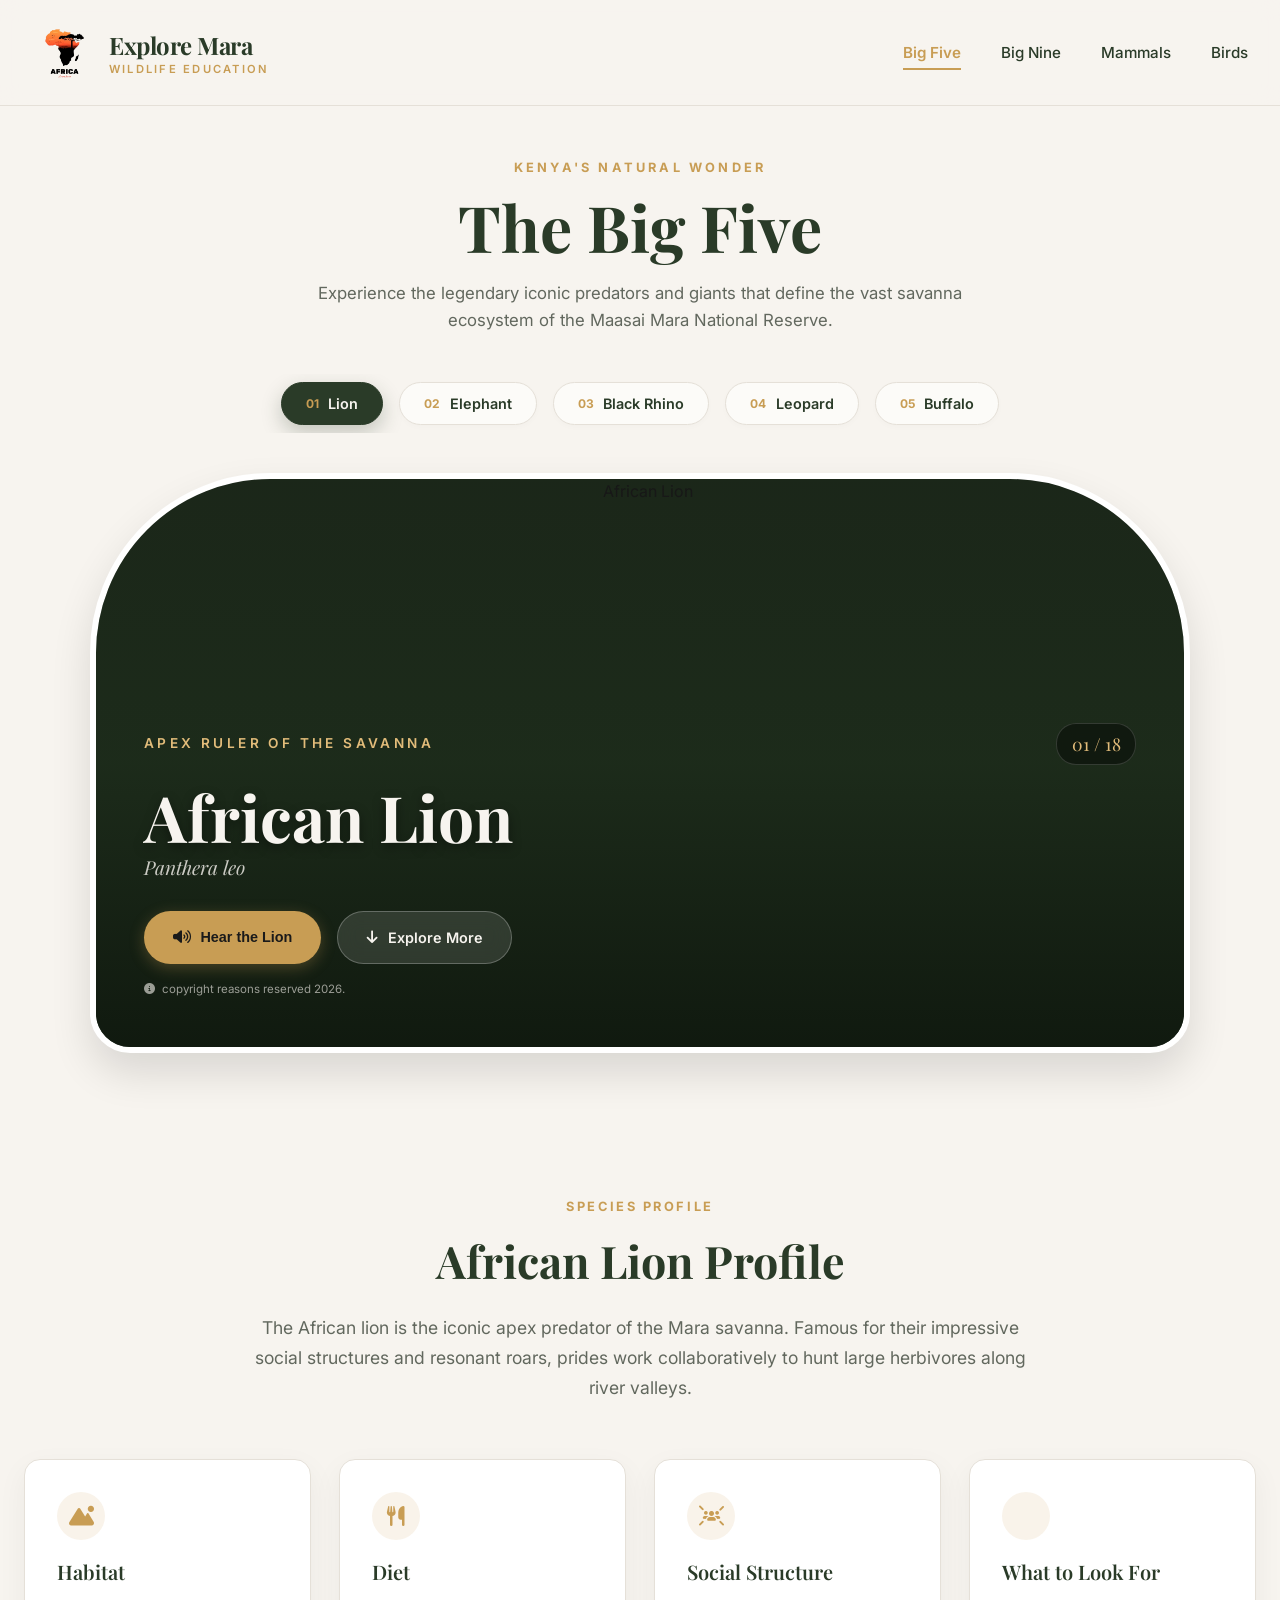
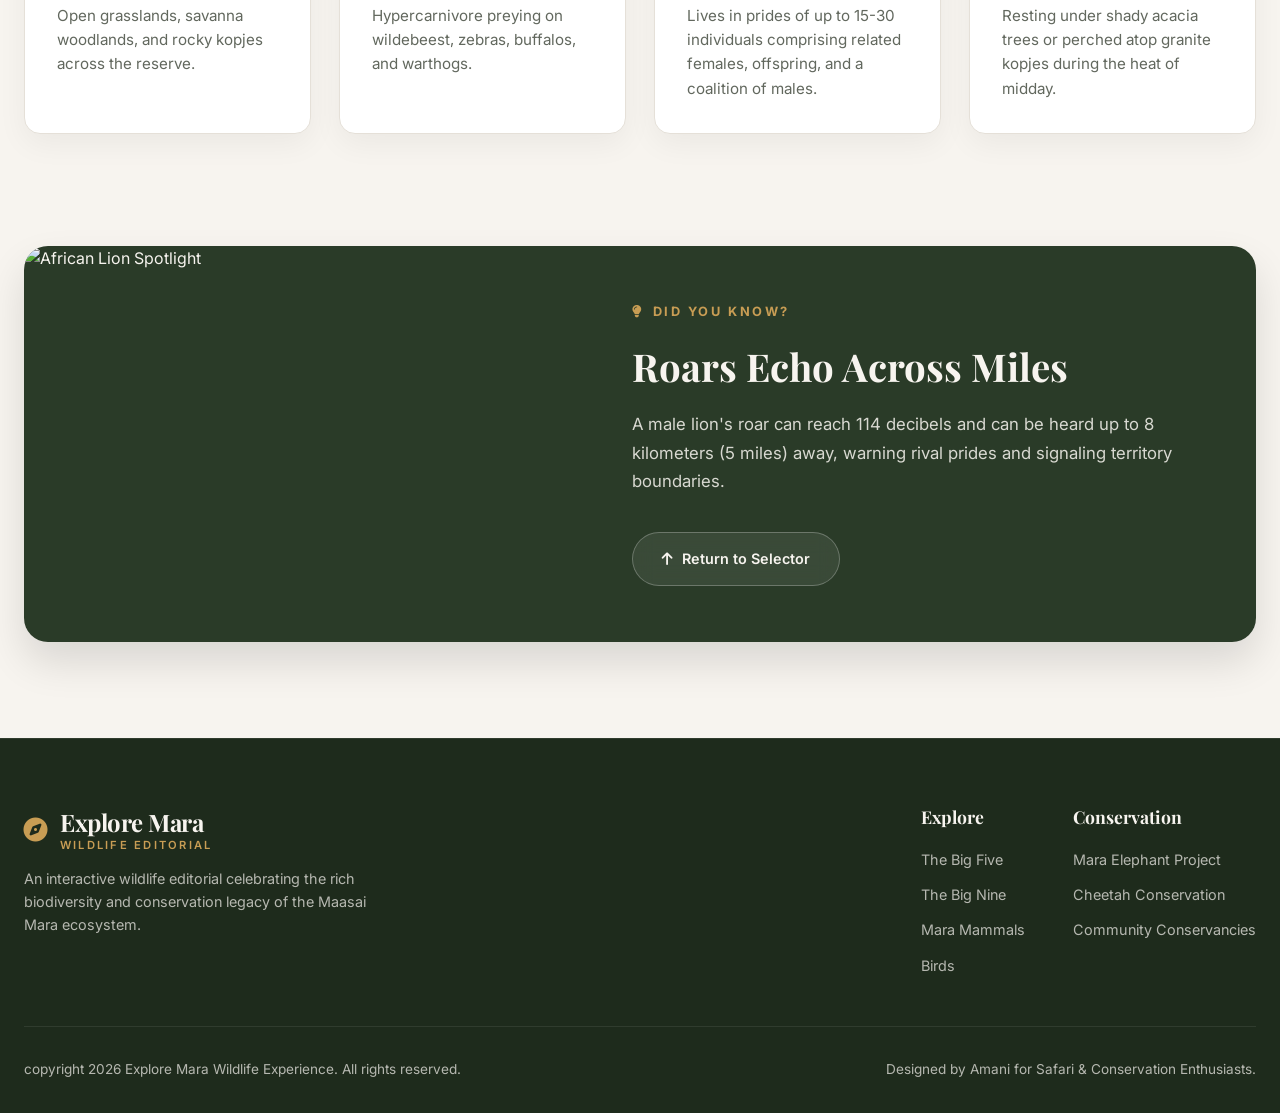
==== index.html @ e3f53ae7 "changes applied" ====
<!DOCTYPE html>
<html lang="en">
<head>
    <meta charset="UTF-8">
    <meta name="viewport" content="width=device-width, initial-scale=1.0">
    <title>Explore Mara — The Big Five Wildlife Experience</title>

    <link rel="preconnect" href="https://fonts.googleapis.com">
    <link rel="preconnect" href="https://fonts.gstatic.com" crossorigin>
    <link href="https://fonts.googleapis.com/css2?family=Inter:wght@300;400;500;600;700&family=Playfair+Display:ital,wght@0,400;0,600;0,700;1,400&display=swap" rel="stylesheet">
    <link rel="stylesheet" href="https://cdnjs.cloudflare.com/ajax/libs/font-awesome/6.4.0/css/all.min.css">
    <link rel="stylesheet" href="style.css">
    <link rel="icon" type="image/x-icon" href="favicon.ico">
<link rel="icon" type="image/png" sizes="32x32" href="favicon-32x32.png">
<body>

    <header class="site-header">
        <div class="nav-container">
            <a href="index.html" class="brand-logo">
                <img src="African Logo.png" style="width: 65px;" >            
                <div>
                    <span class="brand-name">Explore Mara</span>
                    <span class="brand-tag">Wildlife Education</span>
                </div>
            </a>

            <nav>
                <ul class="nav-menu">
                    <li><a href="index.html" class="nav-link active">Big Five</a></li>
                    <li><a href="big_nine.html" class="nav-link">Big Nine</a></li>
                    <li><a href="mammals.html" class="nav-link">Mammals</a></li>
                    <li><a href="birds.html" class="nav-link">Birds</a></li>
                </ul>
            </nav>

            <button class="hamburger-btn" id="hamburgerBtn" aria-label="Open menu">
                <i class="fa-solid fa-bars-staggered"></i>
            </button>
        </div>
    </header>

    <!-- Mobile Navigation Drawer -->
    <div class="drawer-overlay" id="drawerOverlay"></div>
    <div class="mobile-drawer" id="mobileDrawer">
        <button class="drawer-close" id="drawerClose" aria-label="Close menu">
            <i class="fa-solid fa-xmark"></i>
        </button>
        <ul class="drawer-menu">
            <li><a href="#" class="drawer-link active">Big Five</a></li>
            <li><a href="#" class="drawer-link">Big Nine</a></li>
            <li><a href="#" class="drawer-link">Mammals</a></li>
            <li><a href="#" class="drawer-link">Birds</a></li>
        </ul>
    </div>

    <main>
        <section class="hero-section">
            <div class="hero-header">
                <span class="hero-subtitle-tag">Kenya's Natural Wonder</span>
                <h1 class="hero-title">The Big Five</h1>
                <p class="hero-description">Experience the legendary iconic predators and giants that define the vast savanna ecosystem of the Maasai Mara National Reserve.</p>
            </div>

            <!-- 5 Clickable Animal Selector Tabs -->
            <div class="tabs-wrapper">
                <div class="animal-tabs" id="animalTabsContainer">
                    <button class="tab-btn active" data-animal="lion">
                        <span class="tab-num">01</span> Lion
                    </button>
                    <button class="tab-btn" data-animal="elephant">
                        <span class="tab-num">02</span> Elephant
                    </button>
                    <button class="tab-btn" data-animal="rhino">
                        <span class="tab-num">03</span> Black Rhino
                    </button>
                    <button class="tab-btn" data-animal="leopard">
                        <span class="tab-num">04</span> Leopard
                    </button>
                    <button class="tab-btn" data-animal="buffalo">
                        <span class="tab-num">05</span> Buffalo
                    </button>
                </div>
            </div>

            <!-- Central Organic Safari Viewing Oval Window -->
            <div class="display-stage">
                <img id="displayBg" class="display-bg" src="https://unsplash.com/photos/brown-lion-on-green-grass-field-UxHol6SwLyM" alt="Lion in Maasai Mara">
                <div class="display-overlay"></div>
                
                <div class="display-content">
                    <div class="display-meta">
                        <span id="displayTagline" class="display-tagline">Apex Ruler of the Savanna</span>
                        <span id="displayCounter" class="display-counter">01 / 05</span>
                    </div>

                    <div class="display-title-group">
                        <h2 id="displayCommonName" class="display-common-name">African Lion</h2>
                        <span id="displayScientificName" class="display-scientific-name">Panthera leo</span>
                    </div>

                    <div class="display-actions">
                        <button id="audioBtn" class="btn-primary">
                            <i class="fa-solid fa-volume-high"></i> <span id="audioBtnText">Hear the Lion</span>
                        </button>
                        <a href="#animalDetails" class="btn-secondary">
                            <i class="fa-solid fa-arrow-down"></i> Explore More
                        </a>
                    </div>
                    
                    <div class="audio-demo-notice">
                        <i class="fa-solid fa-circle-info"></i>
                        <span>copyright reasons reserved 2026.</span>
                    </div>
                </div>
            </div>
        </section>

        <section id="animalDetails" class="details-section">
            <div class="section-header">
                <span class="section-tag">Species Profile</span>
                <h2 id="detailsTitle" class="section-title">African Lion Details</h2>
                <p id="detailsDesc" class="details-lead">Loading species description...</p>
            </div>

            <div class="fact-grid">
                <!-- Fact 1: Habitat -->
                <div class="fact-card">
                    <div class="fact-icon-wrapper">
                        <i class="fa-solid fa-mountain-sun"></i>
                    </div>
                    <h3 class="fact-card-title">Habitat</h3>
                    <p id="factHabitat" class="fact-card-body">Open grasslands, scrublands, and acacia woodlands.</p>
                </div>

                <!-- Fact 2: Diet -->
                <div class="fact-card">
                    <div class="fact-icon-wrapper">
                        <i class="fa-solid fa-utensils"></i>
                    </div>
                    <h3 class="fact-card-title">Diet</h3>
                    <p id="factDiet" class="fact-card-body">Hypercarnivore preying on wildebeest, zebras, and buffalo.</p>
                </div>

                <!-- Fact 3: Social Behaviour -->
                <div class="fact-card">
                    <div class="fact-icon-wrapper">
                        <i class="fa-solid fa-users-rays"></i>
                    </div>
                    <h3 class="fact-card-title">Social Structure</h3>
                    <p id="factSocial" class="fact-card-body">Forms social prides dominated by related females.</p>
                </div>

                <!-- Fact 4: What to Look For -->
                <div class="fact-card">
                    <div class="fact-icon-wrapper">
                        <i class="fa-solid fa-binocular"></i>
                    </div>
                    <h3 class="fact-card-title">What to Look For</h3>
                    <p id="factLookFor" class="fact-card-body">Look under shady acacia trees during hot afternoons.</p>
                </div>
            </div>
        </section>

        <section class="spotlight-section">
            <div class="spotlight-card">
                <div class="spotlight-image-wrapper">
                    <img id="spotlightImg" class="spotlight-image" src="https://images.unsplash.com/photo-1517849845537-4d257902454a?auto=format&fit=crop&w=800&q=80" alt="Lion Spotlight">
                </div>
                <div class="spotlight-content">
                    <div class="spotlight-badge">
                        <i class="fa-solid fa-lightbulb"></i> Did You Know?
                    </div>
                    <h3 id="spotlightTitle" class="spotlight-title">Roars Echo For Miles</h3>
                    <p id="spotlightText" class="spotlight-text">A male lion's roar can reach 114 decibels and be heard up to 8 kilometers (5 miles) away across the open savanna.</p>
                    <div class="spotlight-action">
                        <a href="#" id="returnToTopBtn" class="btn-secondary" style="background: rgba(255,255,255,0.08);">
                            <i class="fa-solid fa-arrow-up"></i> Return to Selector
                        </a>
                    </div>
                </div>
            </div>
        </section>
    </main>

    <footer class="site-footer">
        <div class="footer-container">
            <div class="footer-top">
                <div class="footer-brand">
                    <a href="#" class="brand-logo">
                        <i class="fa-solid fa-compass"></i>
                        <div>
                            <span class="brand-name">Explore Mara</span>
                            <span class="brand-tag">Wildlife Editorial</span>
                        </div>
                    </a>
                    <p class="footer-tagline">An interactive wildlife editorial celebrating the rich biodiversity and conservation legacy of the Maasai Mara ecosystem.</p>
                </div>

                <div class="footer-links">
                    <div>
                        <h4 class="footer-group-title">Explore</h4>
                        <ul class="footer-list">
                            <li><a href="index.html">The Big Five</a></li>
                            <li><a href="big_nine.html">The Big Nine</a></li>
                            <li><a href="mammals.html">Mara Mammals</a></li>
                            <li><a href="birds.html">Birds</a></li>
                        </ul>
                    </div>
                    <div>
                        <h4 class="footer-group-title">Conservation</h4>
                        <ul class="footer-list">
                            <li><a href="#">Mara Elephant Project</a></li>
                            <li><a href="#">Cheetah Conservation</a></li>
                            <li><a href="#">Community Conservancies</a></li>
                        </ul>
                    </div>
                </div>
            </div>

            <div class="footer-bottom">
                <p>copyright 2026 Explore Mara Wildlife Experience. All rights reserved.</p>
                <p>Designed by Amani for Safari & Conservation Enthusiasts.</p>
            </div>
        </div>
    </footer>
<script src="index.js"></script>
</body>
</html>
---- style.css ----
:root {
            --color-cream: #F7F4EF;
            --color-cream-light: #FCFBF8;
            --color-forest: #2A3B28;
            --color-forest-dark: #1E2B1C;
            --color-gold: #C89D54;
            --color-gold-light: #E2BC7A;
            --color-charcoal: #1A1A1A;
            --color-muted: #62685E;
            --color-card-bg: #FFFFFF;
            --color-border: #E5E0D8;
            
            --font-serif: 'Playfair Display', Georgia, serif;
            --font-sans: 'Inter', -apple-system, BlinkMacSystemFont, "Segoe UI", Roboto, sans-serif;
            
            --transition-smooth: all 0.4s cubic-bezier(0.16, 1, 0.3, 1);
            --transition-fast: all 0.2s ease;
            --shadow-subtle: 0 10px 30px rgba(26, 26, 26, 0.05);
            --shadow-elevated: 0 20px 40px rgba(0, 0, 0, 0.12);
            --radius-organic: 180px 180px 40px 40px;
            --radius-card: 16px;
        }

        * {
            box-sizing: border-box;
            margin: 0;
            padding: 0;
        }

        html {
            scroll-behavior: smooth;
        }

        body {
            background-color: var(--color-cream);
            color: var(--color-charcoal);
            font-family: var(--font-sans);
            line-height: 1.6;
            -webkit-font-smoothing: antialiased;
            overflow-x: hidden;
        }

        .site-header {
            position: sticky;
            top: 0;
            z-index: 1000;
            background-color: rgba(247, 244, 239, 0.92);
            backdrop-filter: blur(12px);
            border-bottom: 1px solid var(--color-border);
            padding: 1.25rem 2rem;
            transition: var(--transition-fast);
        }

        .nav-container {
            max-width: 1280px;
            margin: 0 auto;
            display: flex;
            justify-content: space-between;
            align-items: center;
        }

        .brand-logo {
            display: flex;
            align-items: center;
            gap: 0.75rem;
            text-decoration: none;
            color: var(--color-forest);
        }

        .brand-logo i {
            font-size: 1.5rem;
            color: var(--color-gold);
        }

        .brand-name {
            font-family: var(--font-serif);
            font-size: 1.5rem;
            font-weight: 700;
            letter-spacing: -0.02em;
        }

        .brand-tag {
            font-size: 0.7rem;
            text-transform: uppercase;
            letter-spacing: 0.2em;
            color: var(--color-gold);
            font-weight: 600;
            display: block;
            margin-top: -4px;
        }

        .nav-menu {
            display: flex;
            list-style: none;
            gap: 2.5rem;
            align-items: center;
        }

        .nav-link {
            text-decoration: none;
            color: var(--color-forest);
            font-size: 0.95rem;
            font-weight: 500;
            position: relative;
            padding: 0.5rem 0;
            transition: var(--transition-fast);
        }

        .nav-link::after {
            content: '';
            position: absolute;
            bottom: 0;
            left: 0;
            width: 0%;
            height: 2px;
            background-color: var(--color-gold);
            transition: var(--transition-fast);
        }

        .nav-link:hover::after,
        .nav-link.active::after {
            width: 100%;
        }

        .nav-link.active {
            color: var(--color-gold);
            font-weight: 600;
        }

        .hamburger-btn {
            display: none;
            background: none;
            border: none;
            font-size: 1.5rem;
            color: var(--color-forest);
            cursor: pointer;
            padding: 0.5rem;
        }

        .mobile-drawer {
            position: fixed;
            top: 0;
            right: -100%;
            width: 80%;
            max-width: 360px;
            height: 100vh;
            background-color: var(--color-forest);
            color: var(--color-cream);
            z-index: 2000;
            padding: 3rem 2rem;
            display: flex;
            flex-direction: column;
            gap: 2rem;
            box-shadow: -10px 0 30px rgba(0,0,0,0.3);
            transition: right 0.4s cubic-bezier(0.16, 1, 0.3, 1);
        }

        .mobile-drawer.open {
            right: 0;
        }

        .drawer-overlay {
            position: fixed;
            inset: 0;
            background-color: rgba(0,0,0,0.5);
            z-index: 1999;
            opacity: 0;
            pointer-events: none;
            transition: var(--transition-fast);
        }

        .drawer-overlay.active {
            opacity: 1;
            pointer-events: auto;
        }

        .drawer-close {
            align-self: flex-end;
            background: none;
            border: none;
            color: var(--color-cream);
            font-size: 1.5rem;
            cursor: pointer;
        }

        .drawer-menu {
            list-style: none;
            display: flex;
            flex-direction: column;
            gap: 1.5rem;
        }

        .drawer-link {
            text-decoration: none;
            color: var(--color-cream);
            font-size: 1.25rem;
            font-family: var(--font-serif);
        }

        .drawer-link.active {
            color: var(--color-gold);
        }

        .hero-section {
            padding: 3rem 1.5rem 4rem;
            max-width: 1280px;
            margin: 0 auto;
            text-align: center;
        }

        .hero-header {
            margin-bottom: 2.5rem;
        }

        .hero-subtitle-tag {
            display: inline-block;
            font-size: 0.8rem;
            text-transform: uppercase;
            letter-spacing: 0.25em;
            color: var(--color-gold);
            font-weight: 700;
            margin-bottom: 0.75rem;
        }

        .hero-title {
            font-family: var(--font-serif);
            font-size: clamp(2.5rem, 5vw, 4rem);
            color: var(--color-forest);
            line-height: 1.15;
            margin-bottom: 1rem;
        }

        .hero-description {
            max-width: 650px;
            margin: 0 auto;
            color: var(--color-muted);
            font-size: 1.05rem;
        }

        /* Animal Selection Tabs */
        .tabs-wrapper {
            margin-bottom: 2.5rem;
            overflow-x: auto;
            scrollbar-width: none;
            padding: 0.5rem 0;
        }

        .tabs-wrapper::-webkit-scrollbar {
            display: none;
        }

        .animal-tabs {
            display: flex;
            justify-content: center;
            gap: 1rem;
            min-width: max-content;
            margin: 0 auto;
            padding: 0 1rem;
        }

        .tab-btn {
            background: var(--color-cream-light);
            border: 1px solid var(--color-border);
            padding: 0.75rem 1.5rem;
            border-radius: 50px;
            font-family: var(--font-sans);
            font-size: 0.9rem;
            font-weight: 600;
            color: var(--color-forest);
            cursor: pointer;
            display: flex;
            align-items: center;
            gap: 0.6rem;
            transition: var(--transition-smooth);
            box-shadow: 0 2px 6px rgba(0,0,0,0.02);
        }

        .tab-btn .tab-num {
            font-size: 0.75rem;
            color: var(--color-gold);
            font-weight: 700;
        }

        .tab-btn:hover {
            border-color: var(--color-gold);
            transform: translateY(-2px);
        }

        .tab-btn.active {
            background-color: var(--color-forest);
            color: var(--color-cream);
            border-color: var(--color-forest);
            box-shadow: 0 8px 20px rgba(42, 59, 40, 0.25);
        }

        .tab-btn.active .tab-num {
            color: var(--color-gold);
        }

        .display-stage {
            position: relative;
            width: 100%;
            max-width: 1100px;
            height: 580px;
            margin: 0 auto;
            border-radius: var(--radius-organic);
            overflow: hidden;
            box-shadow: var(--shadow-elevated);
            border: 6px solid #FFFFFF;
            background-color: var(--color-forest-dark);
        }

        .display-bg {
            position: absolute;
            inset: 0;
            width: 100%;
            height: 100%;
            object-fit: cover;
            object-position: center;
            transition: opacity 0.8s ease, transform 1.2s cubic-bezier(0.16, 1, 0.3, 1);
            opacity: 1;
            transform: scale(1);
        }

        .display-bg.fading {
            opacity: 0;
            transform: scale(1.05);
        }

        .display-overlay {
            position: absolute;
            inset: 0;
            background: linear-gradient(
                180deg, 
                rgba(0, 0, 0, 0.1) 0%, 
                rgba(26, 43, 24, 0.4) 50%, 
                rgba(15, 24, 14, 0.92) 100%
            );
        }

        .display-content {
            position: absolute;
            bottom: 0;
            left: 0;
            right: 0;
            padding: 3.5rem 3rem 3rem;
            color: var(--color-cream);
            text-align: left;
            display: flex;
            flex-direction: column;
            gap: 1.25rem;
            z-index: 10;
        }

        .display-meta {
            display: flex;
            align-items: center;
            justify-content: space-between;
        }

        .display-tagline {
            font-size: 0.85rem;
            text-transform: uppercase;
            letter-spacing: 0.25em;
            color: var(--color-gold-light);
            font-weight: 600;
        }

        .display-counter {
            font-family: var(--font-serif);
            font-size: 1.1rem;
            color: var(--color-gold-light);
            background: rgba(0,0,0,0.4);
            backdrop-filter: blur(8px);
            padding: 0.35rem 0.9rem;
            border-radius: 20px;
            border: 1px solid rgba(255,255,255,0.15);
        }

        .display-title-group {
            display: flex;
            flex-direction: column;
            gap: 0.2rem;
        }

        .display-common-name {
            font-family: var(--font-serif);
            font-size: clamp(2.5rem, 5vw, 4rem);
            line-height: 1;
            font-weight: 700;
            text-shadow: 0 4px 12px rgba(0,0,0,0.4);
        }

        .display-scientific-name {
            font-family: var(--font-serif);
            font-style: italic;
            font-size: 1.2rem;
            color: rgba(247, 244, 239, 0.8);
            font-weight: 400;
        }

        .display-actions {
            display: flex;
            gap: 1rem;
            flex-wrap: wrap;
            margin-top: 0.5rem;
        }

        .btn-primary {
            background-color: var(--color-gold);
            color: var(--color-charcoal);
            border: none;
            padding: 0.9rem 1.8rem;
            border-radius: 50px;
            font-size: 0.9rem;
            font-weight: 600;
            cursor: pointer;
            display: inline-flex;
            align-items: center;
            gap: 0.6rem;
            transition: var(--transition-smooth);
            text-decoration: none;
            box-shadow: 0 4px 15px rgba(200, 157, 84, 0.3);
        }

        .btn-primary:hover {
            background-color: var(--color-gold-light);
            transform: translateY(-2px);
            box-shadow: 0 8px 25px rgba(200, 157, 84, 0.4);
        }

        .btn-secondary {
            background: rgba(255, 255, 255, 0.12);
            color: var(--color-cream);
            border: 1px solid rgba(255, 255, 255, 0.25);
            backdrop-filter: blur(10px);
            padding: 0.9rem 1.8rem;
            border-radius: 50px;
            font-size: 0.9rem;
            font-weight: 600;
            cursor: pointer;
            display: inline-flex;
            align-items: center;
            gap: 0.6rem;
            transition: var(--transition-smooth);
            text-decoration: none;
        }

        .btn-secondary:hover {
            background: rgba(255, 255, 255, 0.25);
            transform: translateY(-2px);
        }

        .audio-demo-notice {
            font-size: 0.72rem;
            color: rgba(247, 244, 239, 0.6);
            display: flex;
            align-items: center;
            gap: 0.4rem;
            margin-top: -0.25rem;
        }

        .details-section {
            padding: 5rem 1.5rem;
            max-width: 1280px;
            margin: 0 auto;
        }

        .section-header {
            text-align: center;
            margin-bottom: 3.5rem;
        }

        .section-tag {
            font-size: 0.8rem;
            text-transform: uppercase;
            letter-spacing: 0.2em;
            color: var(--color-gold);
            font-weight: 700;
            display: block;
            margin-bottom: 0.5rem;
        }

        .section-title {
            font-family: var(--font-serif);
            font-size: clamp(2rem, 3.5vw, 3rem);
            color: var(--color-forest);
        }

        .details-lead {
            max-width: 800px;
            margin: 1rem auto 0;
            font-size: 1.1rem;
            color: var(--color-muted);
            text-align: center;
            line-height: 1.7;
        }

        .fact-grid {
            display: grid;
            grid-template-columns: repeat(auto-fit, minmax(260px, 1fr));
            gap: 1.75rem;
            margin-top: 3rem;
        }

        .fact-card {
            background-color: var(--color-card-bg);
            border: 1px solid var(--color-border);
            border-radius: var(--radius-card);
            padding: 2rem;
            box-shadow: var(--shadow-subtle);
            transition: var(--transition-smooth);
            display: flex;
            flex-direction: column;
            gap: 1rem;
        }

        .fact-card:hover {
            transform: translateY(-5px);
            box-shadow: 0 15px 35px rgba(0,0,0,0.06);
            border-color: var(--color-gold);
        }

        .fact-icon-wrapper {
            width: 48px;
            height: 48px;
            border-radius: 50%;
            background-color: rgba(200, 157, 84, 0.12);
            color: var(--color-gold);
            display: flex;
            align-items: center;
            justify-content: center;
            font-size: 1.25rem;
        }

        .fact-card-title {
            font-family: var(--font-serif);
            font-size: 1.25rem;
            color: var(--color-forest);
            font-weight: 600;
        }

        .fact-card-body {
            color: var(--color-muted);
            font-size: 0.95rem;
            line-height: 1.6;
        }

        .spotlight-section {
            padding: 2rem 1.5rem 6rem;
            max-width: 1280px;
            margin: 0 auto;
        }

        .spotlight-card {
            background-color: var(--color-forest);
            color: var(--color-cream);
            border-radius: 24px;
            overflow: hidden;
            display: grid;
            grid-template-columns: 1fr 1.2fr;
            box-shadow: var(--shadow-elevated);
        }

        .spotlight-image-wrapper {
            position: relative;
            min-height: 380px;
        }

        .spotlight-image {
            width: 100%;
            height: 100%;
            object-fit: cover;
            transition: opacity 0.6s ease;
        }

        .spotlight-content {
            padding: 3.5rem 3rem;
            display: flex;
            flex-direction: column;
            justify-content: center;
            gap: 1.25rem;
        }

        .spotlight-badge {
            display: inline-flex;
            align-items: center;
            gap: 0.5rem;
            font-size: 0.8rem;
            text-transform: uppercase;
            letter-spacing: 0.2em;
            color: var(--color-gold);
            font-weight: 700;
        }

        .spotlight-title {
            font-family: var(--font-serif);
            font-size: clamp(1.75rem, 3vw, 2.5rem);
            line-height: 1.25;
            color: var(--color-cream);
        }

        .spotlight-text {
            color: rgba(247, 244, 239, 0.85);
            font-size: 1.05rem;
            line-height: 1.7;
        }

        .spotlight-action {
            margin-top: 1rem;
        }

        .site-footer {
            background-color: var(--color-forest-dark);
            color: rgba(247, 244, 239, 0.7);
            padding: 4rem 1.5rem 2rem;
            border-top: 1px solid rgba(255,255,255,0.08);
        }

        .footer-container {
            max-width: 1280px;
            margin: 0 auto;
            display: flex;
            flex-direction: column;
            gap: 3rem;
        }

        .footer-top {
            display: flex;
            justify-content: space-between;
            align-items: flex-start;
            flex-wrap: wrap;
            gap: 2rem;
        }

        .footer-brand .brand-name {
            color: var(--color-cream);
        }

        .footer-tagline {
            max-width: 360px;
            margin-top: 0.75rem;
            font-size: 0.9rem;
        }

        .footer-links {
            display: flex;
            gap: 3rem;
            flex-wrap: wrap;
        }

        .footer-group-title {
            color: var(--color-cream);
            font-family: var(--font-serif);
            margin-bottom: 1rem;
            font-size: 1.1rem;
        }

        .footer-list {
            list-style: none;
            display: flex;
            flex-direction: column;
            gap: 0.6rem;
        }

        .footer-list a {
            color: rgba(247, 244, 239, 0.7);
            text-decoration: none;
            font-size: 0.9rem;
            transition: var(--transition-fast);
        }

        .footer-list a:hover {
            color: var(--color-gold);
        }

        .footer-bottom {
            padding-top: 2rem;
            border-top: 1px solid rgba(255,255,255,0.08);
            display: flex;
            justify-content: space-between;
            align-items: center;
            flex-wrap: wrap;
            gap: 1rem;
            font-size: 0.85rem;
        }

        @media (max-width: 992px) {
            .display-stage {
                height: 500px;
            }
            
            .spotlight-card {
                grid-template-columns: 1fr;
            }

            .spotlight-image-wrapper {
                min-height: 280px;
            }

            .spotlight-content {
                padding: 2.5rem 2rem;
            }
        }

        @media (max-width: 768px) {
            .nav-menu {
                display: none;
            }

            .hamburger-btn {
                display: block;
            }

            .display-stage {
                height: 480px;
                border-radius: 40px 40px 24px 24px;
            }

            .display-content {
                padding: 2rem 1.5rem 1.75rem;
            }

            .animal-tabs {
                justify-content: flex-start;
            }

            .display-actions {
                flex-direction: column;
                align-items: stretch;
            }

            .btn-primary, .btn-secondary {
                justify-content: center;
            }
        }
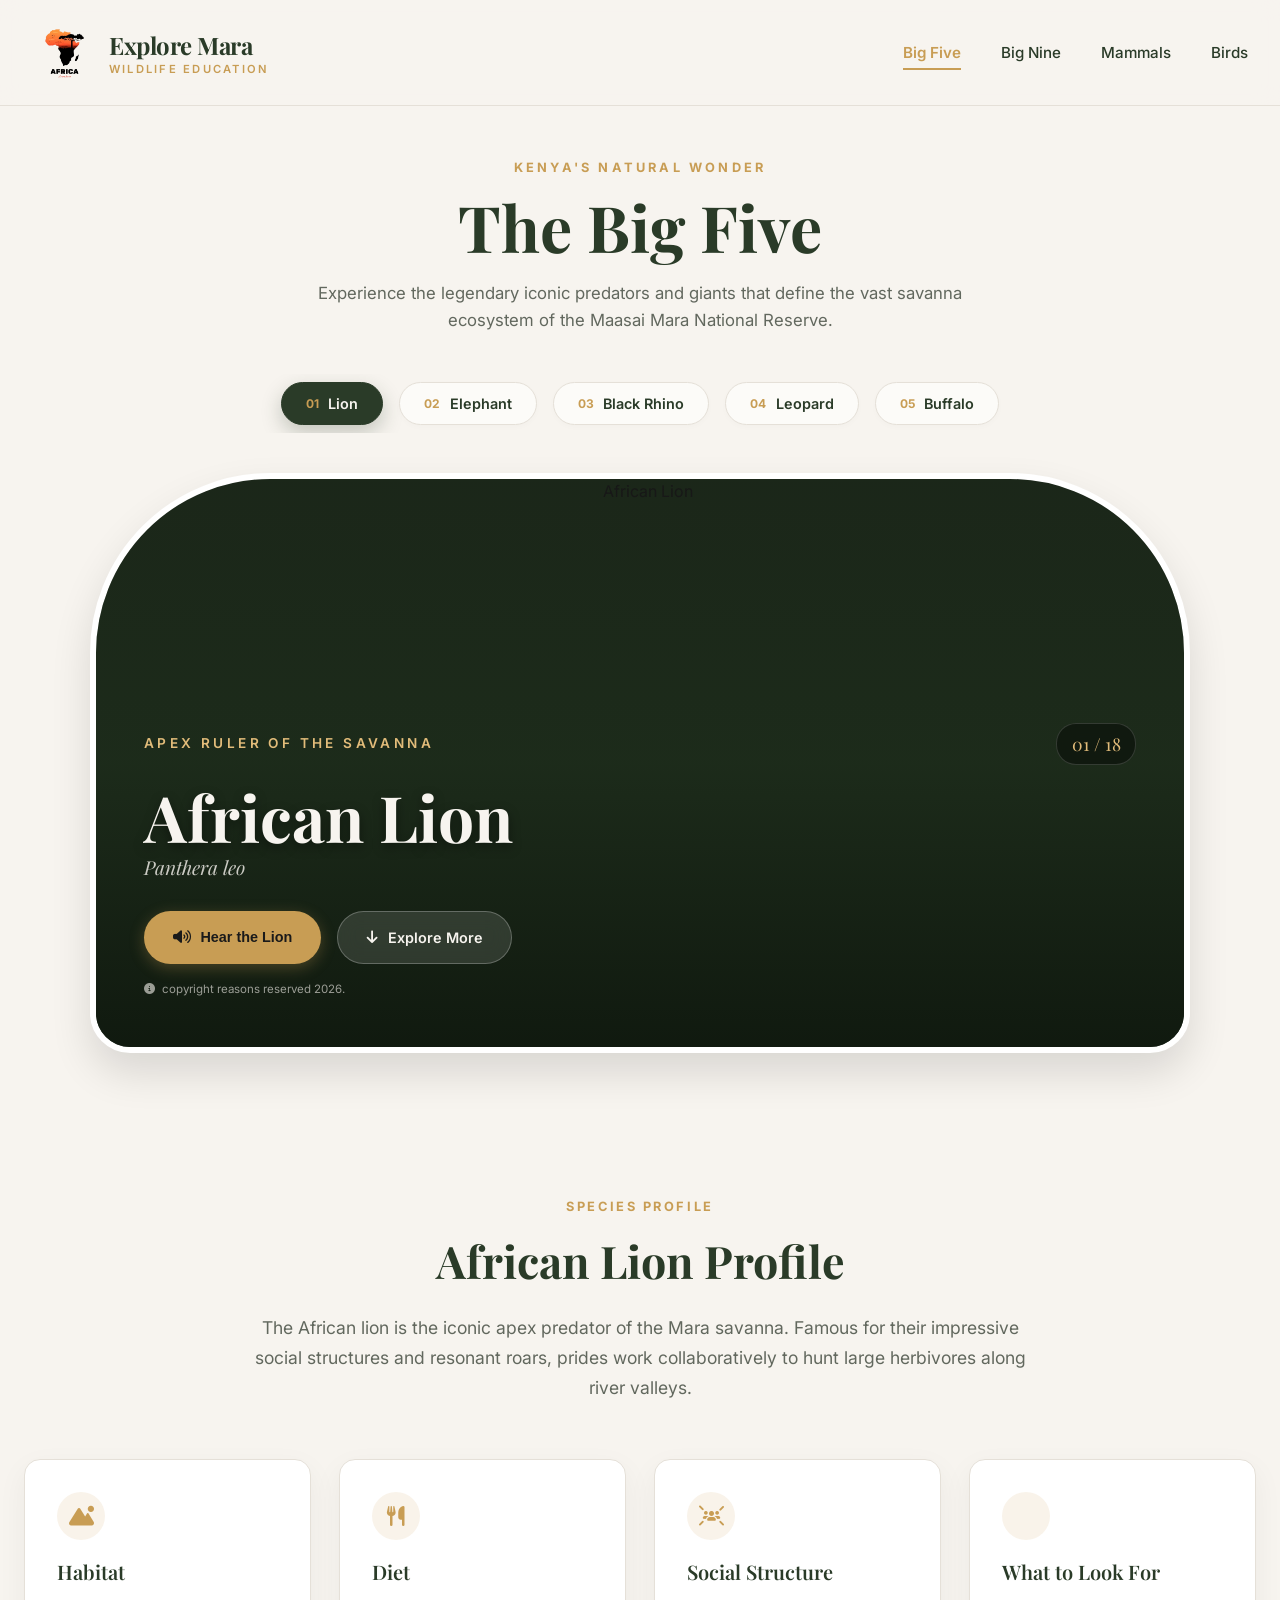
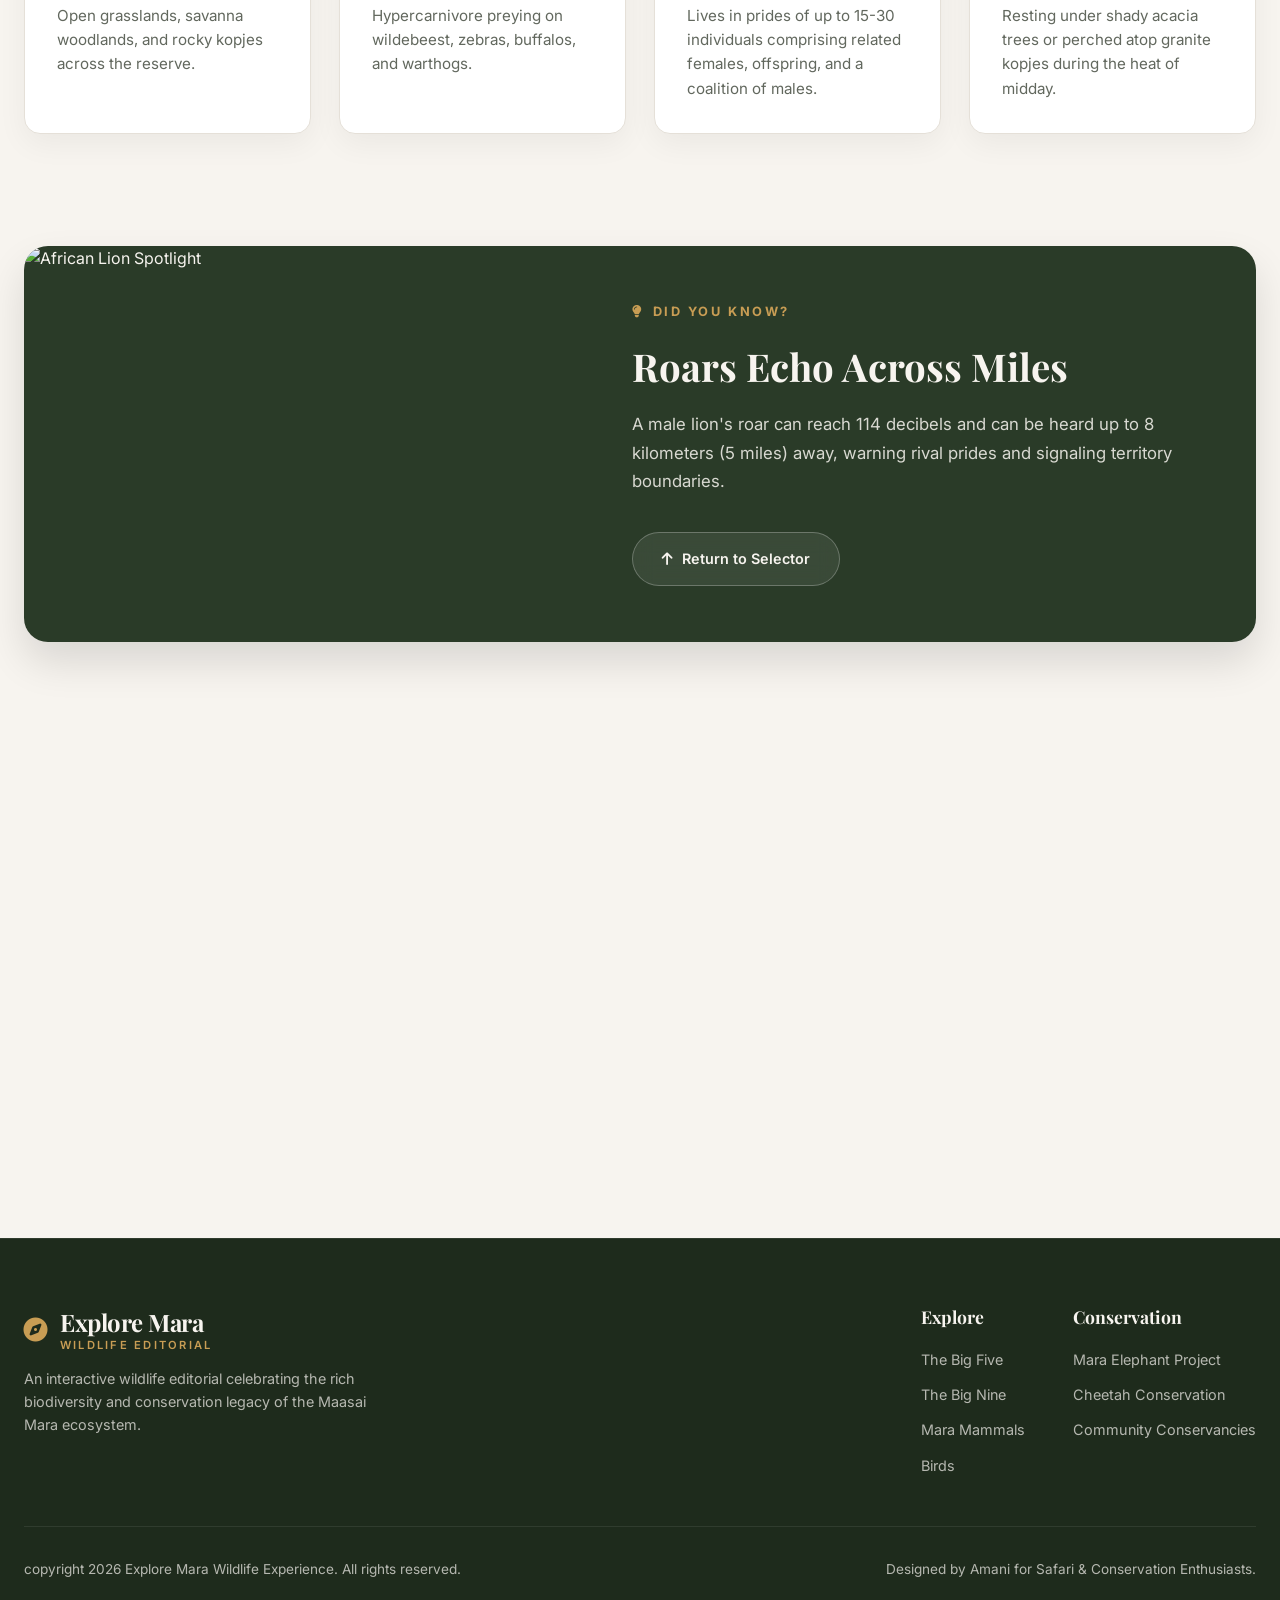
==== commit 34b4c482: "changes applied" ====
--- a/index.html
+++ b/index.html
@@ -10,8 +10,8 @@
     <link href="https://fonts.googleapis.com/css2?family=Inter:wght@300;400;500;600;700&family=Playfair+Display:ital,wght@0,400;0,600;0,700;1,400&display=swap" rel="stylesheet">
     <link rel="stylesheet" href="https://cdnjs.cloudflare.com/ajax/libs/font-awesome/6.4.0/css/all.min.css">
     <link rel="stylesheet" href="style.css">
-    <link rel="icon" type="image/x-icon" href="favicon.ico">
-<link rel="icon" type="image/png" sizes="32x32" href="favicon-32x32.png">
+   <link rel="icon" type="image/png" href="favicon-32x32.png">
+</head>
 <body>
 
     <header class="site-header">
@@ -181,7 +181,14 @@
             </div>
         </section>
     </main>
-
+<!-- The container where Google Maps will render -->
+<div id="map" style="height: 500px; width: 100%;"></div>
+<script>
+  (g=>{var h,a,k,p="The Google Maps JavaScript API",c="google",l="importLibrary",q="__ib__",m=document,b=window;b=b[c]||(b[c]={});var d=b.maps||(b.maps={}),r=new Set,e=new URLSearchParams,u=()=>h||(h=new Promise(async(f,n)=>{await (a=m.createElement("script"));e.set("libraries",[...r]+"");for(k in g)e.set(k.replace(/[A-Z]/g,t=>"_"+t[0].toLowerCase()),g[k]);e.set("callback",c+".maps."+q);a.src=`https://maps.${c}apis.com/maps/api/js?`+e;d[q]=f;a.onerror=()=>h=n(Error(p+" could not load."));a.nonce=m.querySelector("script[nonce]")?.nonce||"";m.head.append(a))}));d[l]?console.warn(p+" only loads once. Ignoring:",g):d[l]=(f,...n)=>r.add(f)&&u().then(()=>d[l](f,...n))})({
+    key: "AIzaSyD73f-6iYYKRLdZInnOhiRCA-BJ1xdMJ6M",
+    v: "weekly"
+  });
+</script>
     <footer class="site-footer">
         <div class="footer-container">
             <div class="footer-top">
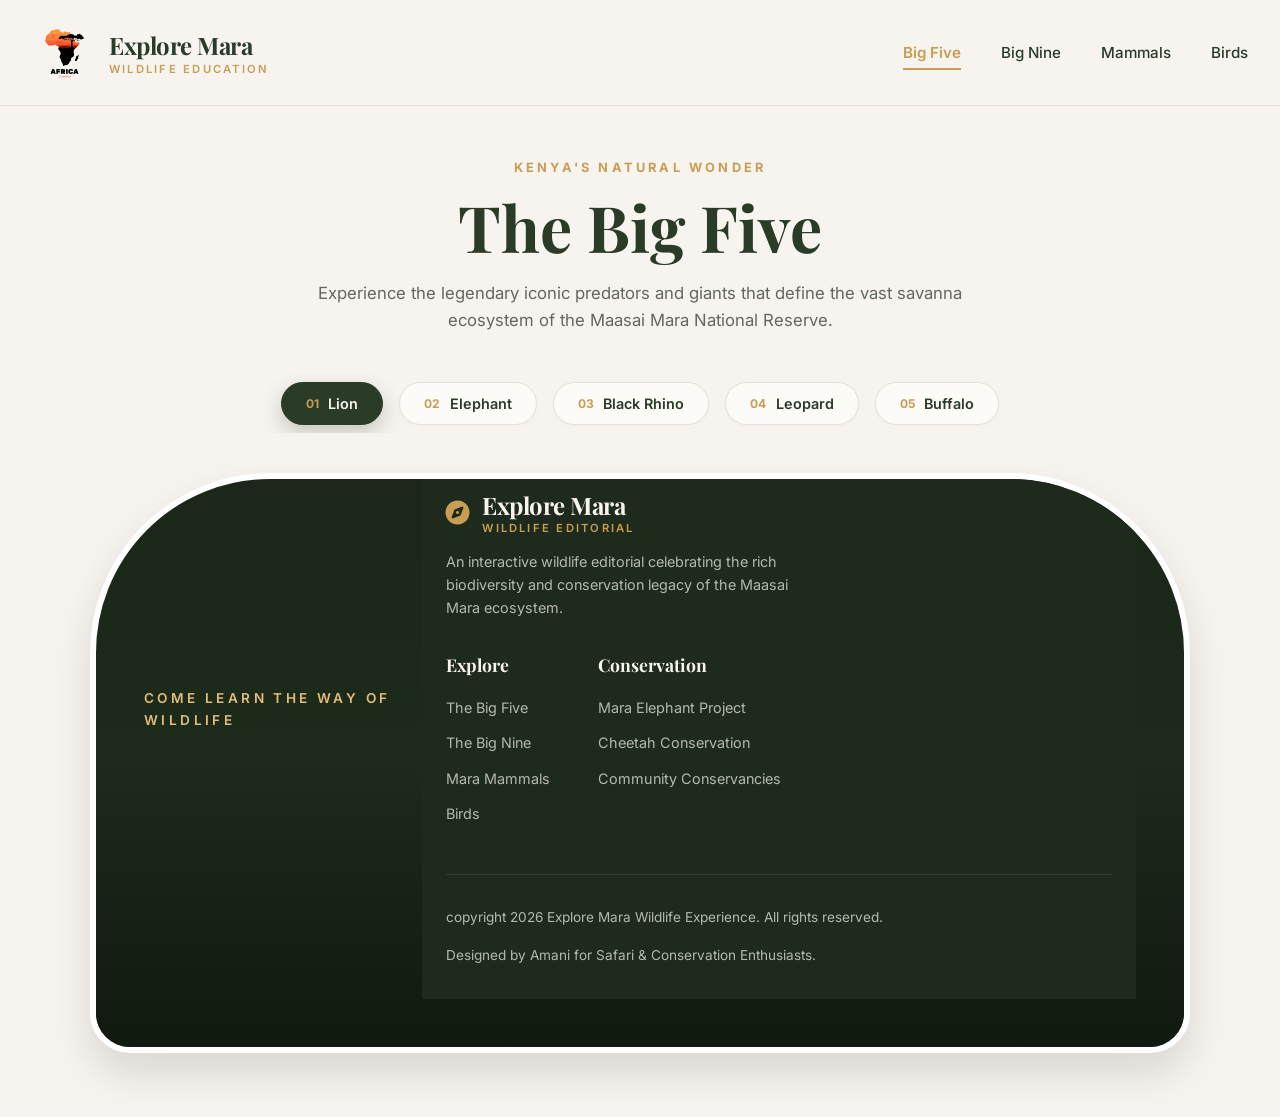
==== commit 65b4917e: "changes applied" ====
--- a/index.html
+++ b/index.html
@@ -13,8 +13,7 @@
    <link rel="icon" type="image/png" href="favicon-32x32.png">
 </head>
 <body>
-
-    <header class="site-header">
+<header class="site-header">
         <div class="nav-container">
             <a href="index.html" class="brand-logo">
                 <img src="African Logo.png" style="width: 65px;" >            
@@ -89,106 +88,7 @@
                 
                 <div class="display-content">
                     <div class="display-meta">
-                        <span id="displayTagline" class="display-tagline">Apex Ruler of the Savanna</span>
-                        <span id="displayCounter" class="display-counter">01 / 05</span>
-                    </div>
-
-                    <div class="display-title-group">
-                        <h2 id="displayCommonName" class="display-common-name">African Lion</h2>
-                        <span id="displayScientificName" class="display-scientific-name">Panthera leo</span>
-                    </div>
-
-                    <div class="display-actions">
-                        <button id="audioBtn" class="btn-primary">
-                            <i class="fa-solid fa-volume-high"></i> <span id="audioBtnText">Hear the Lion</span>
-                        </button>
-                        <a href="#animalDetails" class="btn-secondary">
-                            <i class="fa-solid fa-arrow-down"></i> Explore More
-                        </a>
-                    </div>
-                    
-                    <div class="audio-demo-notice">
-                        <i class="fa-solid fa-circle-info"></i>
-                        <span>copyright reasons reserved 2026.</span>
-                    </div>
-                </div>
-            </div>
-        </section>
-
-        <section id="animalDetails" class="details-section">
-            <div class="section-header">
-                <span class="section-tag">Species Profile</span>
-                <h2 id="detailsTitle" class="section-title">African Lion Details</h2>
-                <p id="detailsDesc" class="details-lead">Loading species description...</p>
-            </div>
-
-            <div class="fact-grid">
-                <!-- Fact 1: Habitat -->
-                <div class="fact-card">
-                    <div class="fact-icon-wrapper">
-                        <i class="fa-solid fa-mountain-sun"></i>
-                    </div>
-                    <h3 class="fact-card-title">Habitat</h3>
-                    <p id="factHabitat" class="fact-card-body">Open grasslands, scrublands, and acacia woodlands.</p>
-                </div>
-
-                <!-- Fact 2: Diet -->
-                <div class="fact-card">
-                    <div class="fact-icon-wrapper">
-                        <i class="fa-solid fa-utensils"></i>
-                    </div>
-                    <h3 class="fact-card-title">Diet</h3>
-                    <p id="factDiet" class="fact-card-body">Hypercarnivore preying on wildebeest, zebras, and buffalo.</p>
-                </div>
-
-                <!-- Fact 3: Social Behaviour -->
-                <div class="fact-card">
-                    <div class="fact-icon-wrapper">
-                        <i class="fa-solid fa-users-rays"></i>
-                    </div>
-                    <h3 class="fact-card-title">Social Structure</h3>
-                    <p id="factSocial" class="fact-card-body">Forms social prides dominated by related females.</p>
-                </div>
-
-                <!-- Fact 4: What to Look For -->
-                <div class="fact-card">
-                    <div class="fact-icon-wrapper">
-                        <i class="fa-solid fa-binocular"></i>
-                    </div>
-                    <h3 class="fact-card-title">What to Look For</h3>
-                    <p id="factLookFor" class="fact-card-body">Look under shady acacia trees during hot afternoons.</p>
-                </div>
-            </div>
-        </section>
-
-        <section class="spotlight-section">
-            <div class="spotlight-card">
-                <div class="spotlight-image-wrapper">
-                    <img id="spotlightImg" class="spotlight-image" src="https://images.unsplash.com/photo-1517849845537-4d257902454a?auto=format&fit=crop&w=800&q=80" alt="Lion Spotlight">
-                </div>
-                <div class="spotlight-content">
-                    <div class="spotlight-badge">
-                        <i class="fa-solid fa-lightbulb"></i> Did You Know?
-                    </div>
-                    <h3 id="spotlightTitle" class="spotlight-title">Roars Echo For Miles</h3>
-                    <p id="spotlightText" class="spotlight-text">A male lion's roar can reach 114 decibels and be heard up to 8 kilometers (5 miles) away across the open savanna.</p>
-                    <div class="spotlight-action">
-                        <a href="#" id="returnToTopBtn" class="btn-secondary" style="background: rgba(255,255,255,0.08);">
-                            <i class="fa-solid fa-arrow-up"></i> Return to Selector
-                        </a>
-                    </div>
-                </div>
-            </div>
-        </section>
-    </main>
-<!-- The container where Google Maps will render -->
-<div id="map" style="height: 500px; width: 100%;"></div>
-<script>
-  (g=>{var h,a,k,p="The Google Maps JavaScript API",c="google",l="importLibrary",q="__ib__",m=document,b=window;b=b[c]||(b[c]={});var d=b.maps||(b.maps={}),r=new Set,e=new URLSearchParams,u=()=>h||(h=new Promise(async(f,n)=>{await (a=m.createElement("script"));e.set("libraries",[...r]+"");for(k in g)e.set(k.replace(/[A-Z]/g,t=>"_"+t[0].toLowerCase()),g[k]);e.set("callback",c+".maps."+q);a.src=`https://maps.${c}apis.com/maps/api/js?`+e;d[q]=f;a.onerror=()=>h=n(Error(p+" could not load."));a.nonce=m.querySelector("script[nonce]")?.nonce||"";m.head.append(a))}));d[l]?console.warn(p+" only loads once. Ignoring:",g):d[l]=(f,...n)=>r.add(f)&&u().then(()=>d[l](f,...n))})({
-    key: "AIzaSyD73f-6iYYKRLdZInnOhiRCA-BJ1xdMJ6M",
-    v: "weekly"
-  });
-</script>
+                        <span id="displayTagline" class="display-tagline">Come Learn The Way of WildLife</span>
     <footer class="site-footer">
         <div class="footer-container">
             <div class="footer-top">
--- a/style.css
+++ b/style.css
@@ -734,4 +734,8 @@
             .btn-primary, .btn-secondary {
                 justify-content: center;
             }
-        }+        }
+        #map {
+      height: 500px;
+      width: 100%;
+    }
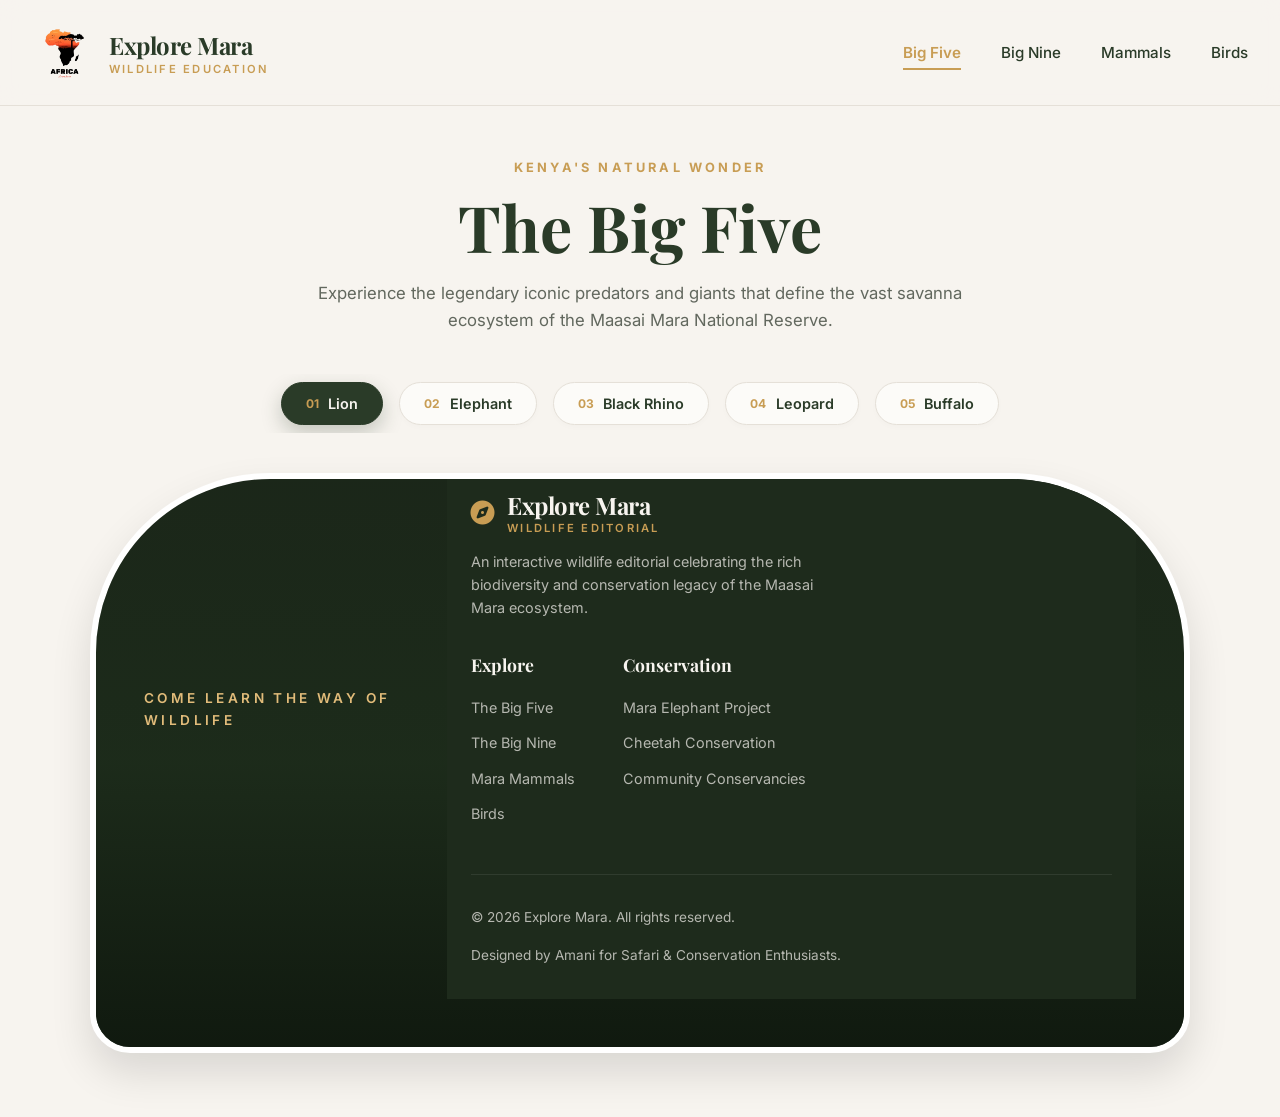
==== commit 78b9b8c7: "changes appliied" ====
--- a/index.html
+++ b/index.html
@@ -125,7 +125,7 @@
             </div>
 
             <div class="footer-bottom">
-                <p>copyright 2026 Explore Mara Wildlife Experience. All rights reserved.</p>
+                <p>© 2026 Explore Mara. All rights reserved.</p>
                 <p>Designed by Amani for Safari & Conservation Enthusiasts.</p>
             </div>
         </div>
